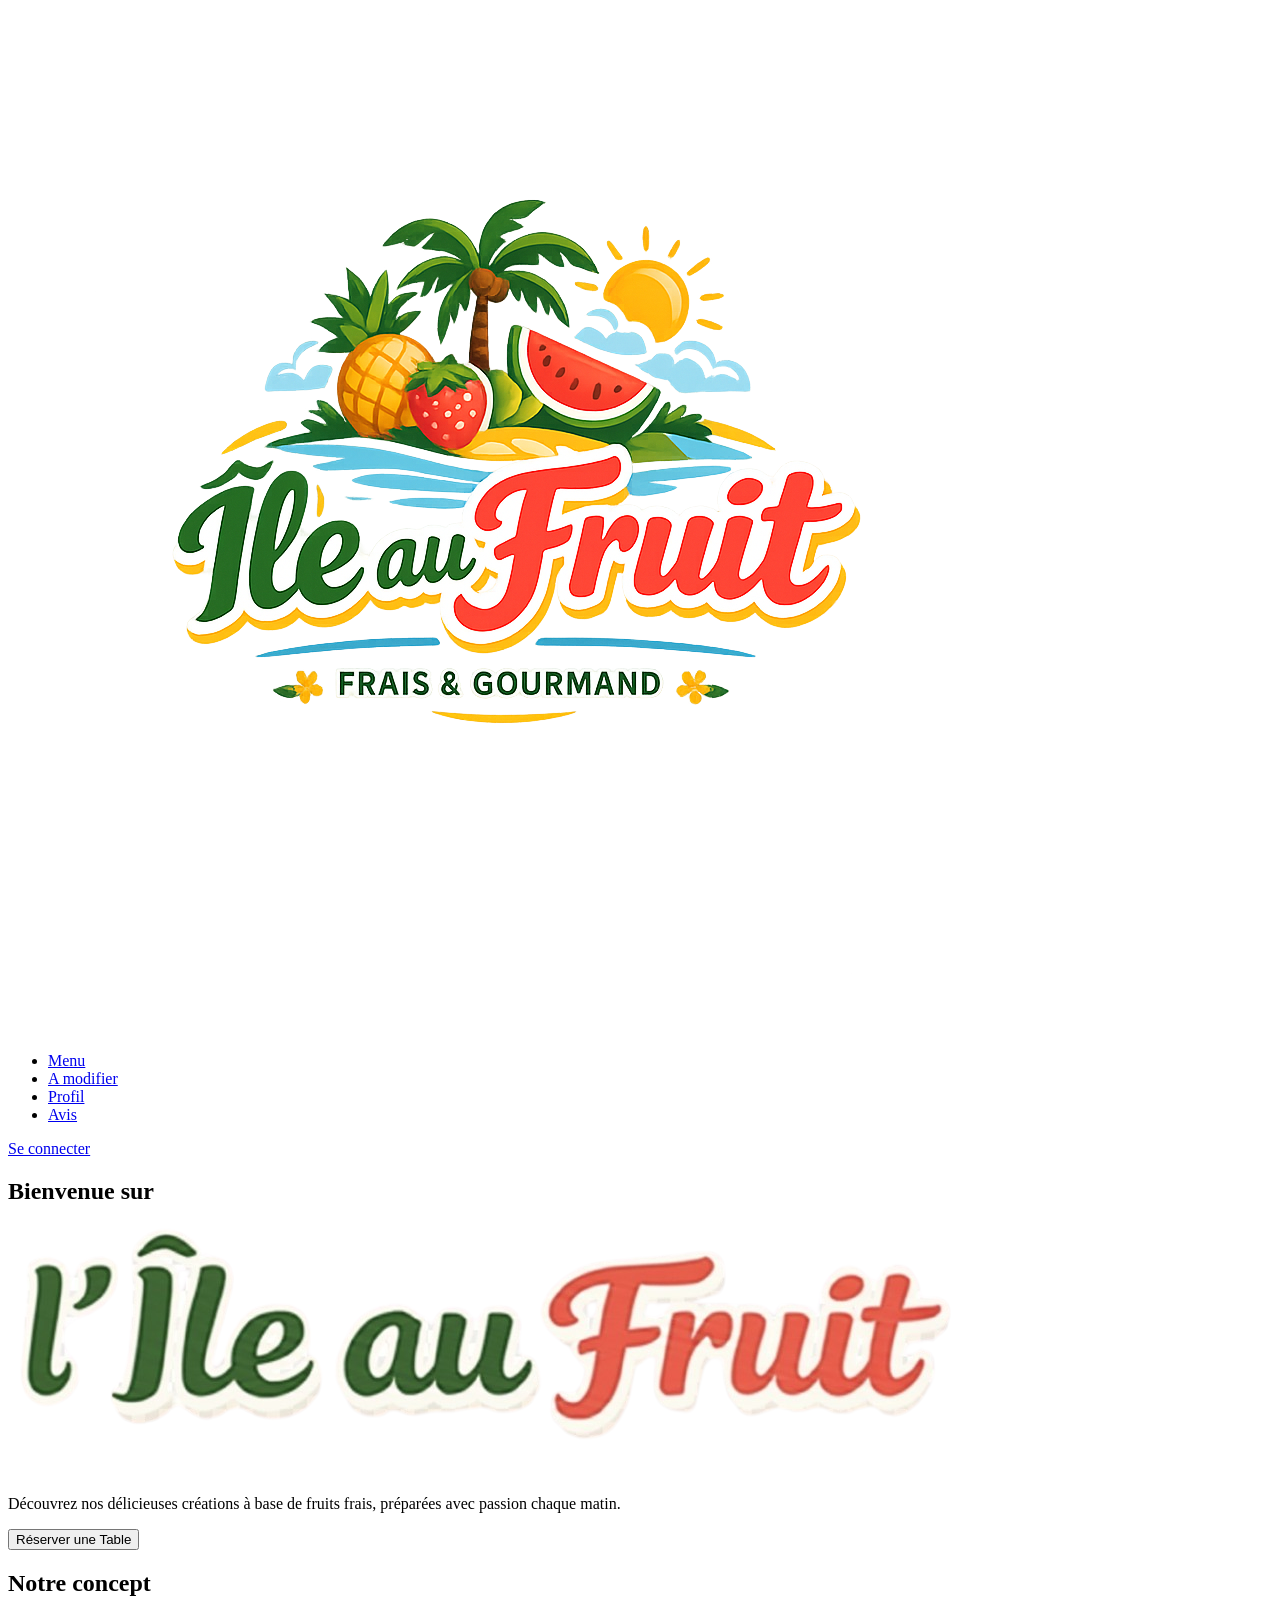
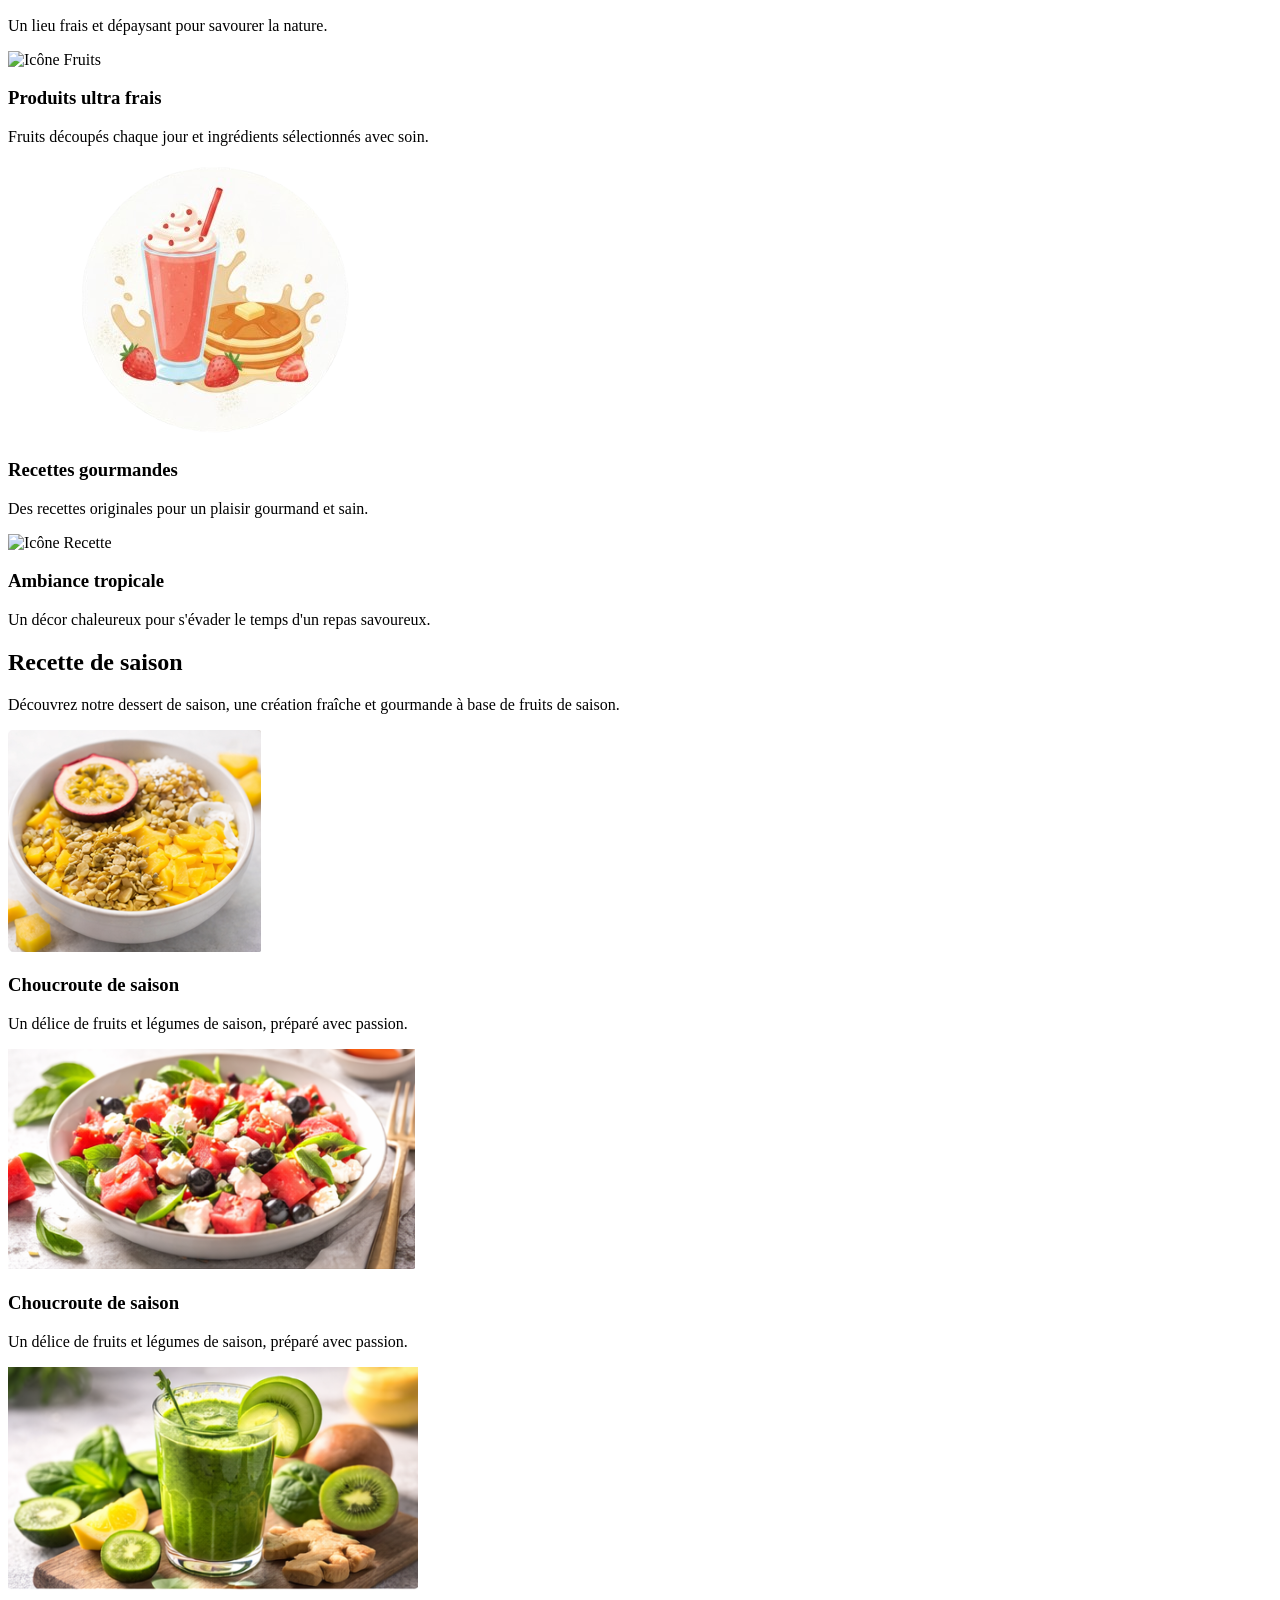
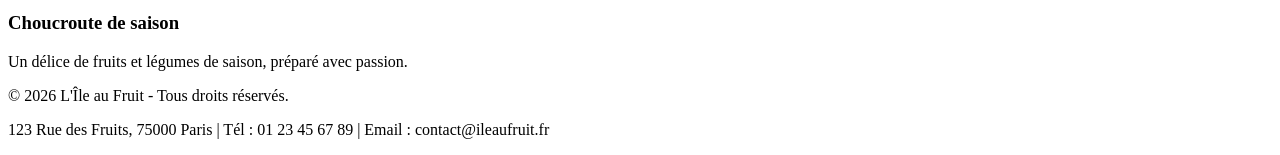
==== index.html @ fe4fdb39 "Update index.html" ====
<!DOCTYPE html>
<html lang="fr">
<head>
    <meta charset="UTF-8">
    <meta name="viewport" content="width=device-width, initial-scale=1.0">
    <title>L'Île au Fruit | Restaurant Frais & Gourmand</title>
    
    <link rel="preconnect" href="https://fonts.googleapis.com">
    <link rel="preconnect" href="https://fonts.gstatic.com" crossorigin>
    <link href="https://fonts.googleapis.com/css2?family=Poppins:wght@300;400;600;700&display=swap" rel="stylesheet">
    
    <link rel="stylesheet" href="index.css">
</head>
<body>

    <header>
        <nav>
            <div class="logo">
                <a href="index.html">
                    <img src="image/lgoo.png" alt="Retour à l'accueil">
                </a>
            </div>
            <ul>
                <li><a href="presentation.html">Menu</a></li>
                <li><a href="presentation.html">A modifier</a></li>
                <li><a href="profil.html">Profil</a></li>
                <li><a href="avis.html">Avis</a></li>
            </ul>
            <a href="connexion.html" class="btn-connexion">Se connecter</a>
        </nav>
    </header>

    <main>
        <section class="intro">
            <h1>Bienvenue sur</h1>
            <img src="image/texte.png" alt="L'Île au Fruit" class="img-title">
            <p>Découvrez nos délicieuses créations à base de fruits frais, préparées avec passion chaque matin.</p>
            <button class="btn-cta">Réserver une Table</button>
        </section>

        <section class="concept">
            <h2>Notre concept</h2>
            <p>Un lieu frais et dépaysant pour savourer la nature.</p>
            
            <div class="grille">
                <div class="card c1">
                    <img src="image/c1.png" alt="Icône Fruits">
                    <h3>Produits ultra frais</h3>
                    <p>Fruits découpés chaque jour et ingrédients sélectionnés avec soin.</p>
                </div>

                <div class="card c2">
                    <img src="image/c2.png" alt="Icône Environnement">
                    <h3>Recettes gourmandes</h3>
                    <p>Des recettes originales pour un plaisir gourmand et sain.</p>  
                </div>    

                <div class="card c3">
                    <img src="image/c3.png" alt="Icône Recette">
                    <h3>Ambiance tropicale</h3>
                    <p>Un décor chaleureux pour s'évader le temps d'un repas savoureux.</p>
                </div>
            </div>
        </section>

        <section class="bottom">
            <h2>Recette de saison</h2>
            <p>Découvrez notre dessert de saison, une création fraîche et gourmande à base de fruits de saison.</p>
            
            <div class="grille">
                <div class="card c4">
                    <img src="image/image1.png" alt="Icône Recette de saison">
                    <h3>Choucroute de saison</h3>
                    <p>Un délice de fruits et légumes de saison, préparé avec passion.</p>
                </div>
                <div class="card c5">
                    <img src="image/image2.png" alt="Icône Recette de saison">
                    <h3>Choucroute de saison</h3>
                    <p>Un délice de fruits et légumes de saison, préparé avec passion.</p>
                </div>
                <div class="card c5">
                    <img src="image/image3.png" alt="Icône Recette de saison">
                    <h3>Choucroute de saison</h3>
                    <p>Un délice de fruits et légumes de saison, préparé avec passion.</p>
                </div>
            </div>

        </section>

    </main>

    <footer>
        <p>&copy; 2026 L'Île au Fruit - Tous droits réservés.</p>
        <p>123 Rue des Fruits, 75000 Paris | Tél : 01 23 45 67 89 | Email : contact@ileaufruit.fr</p>
       
    </footer>

</body>
</html>
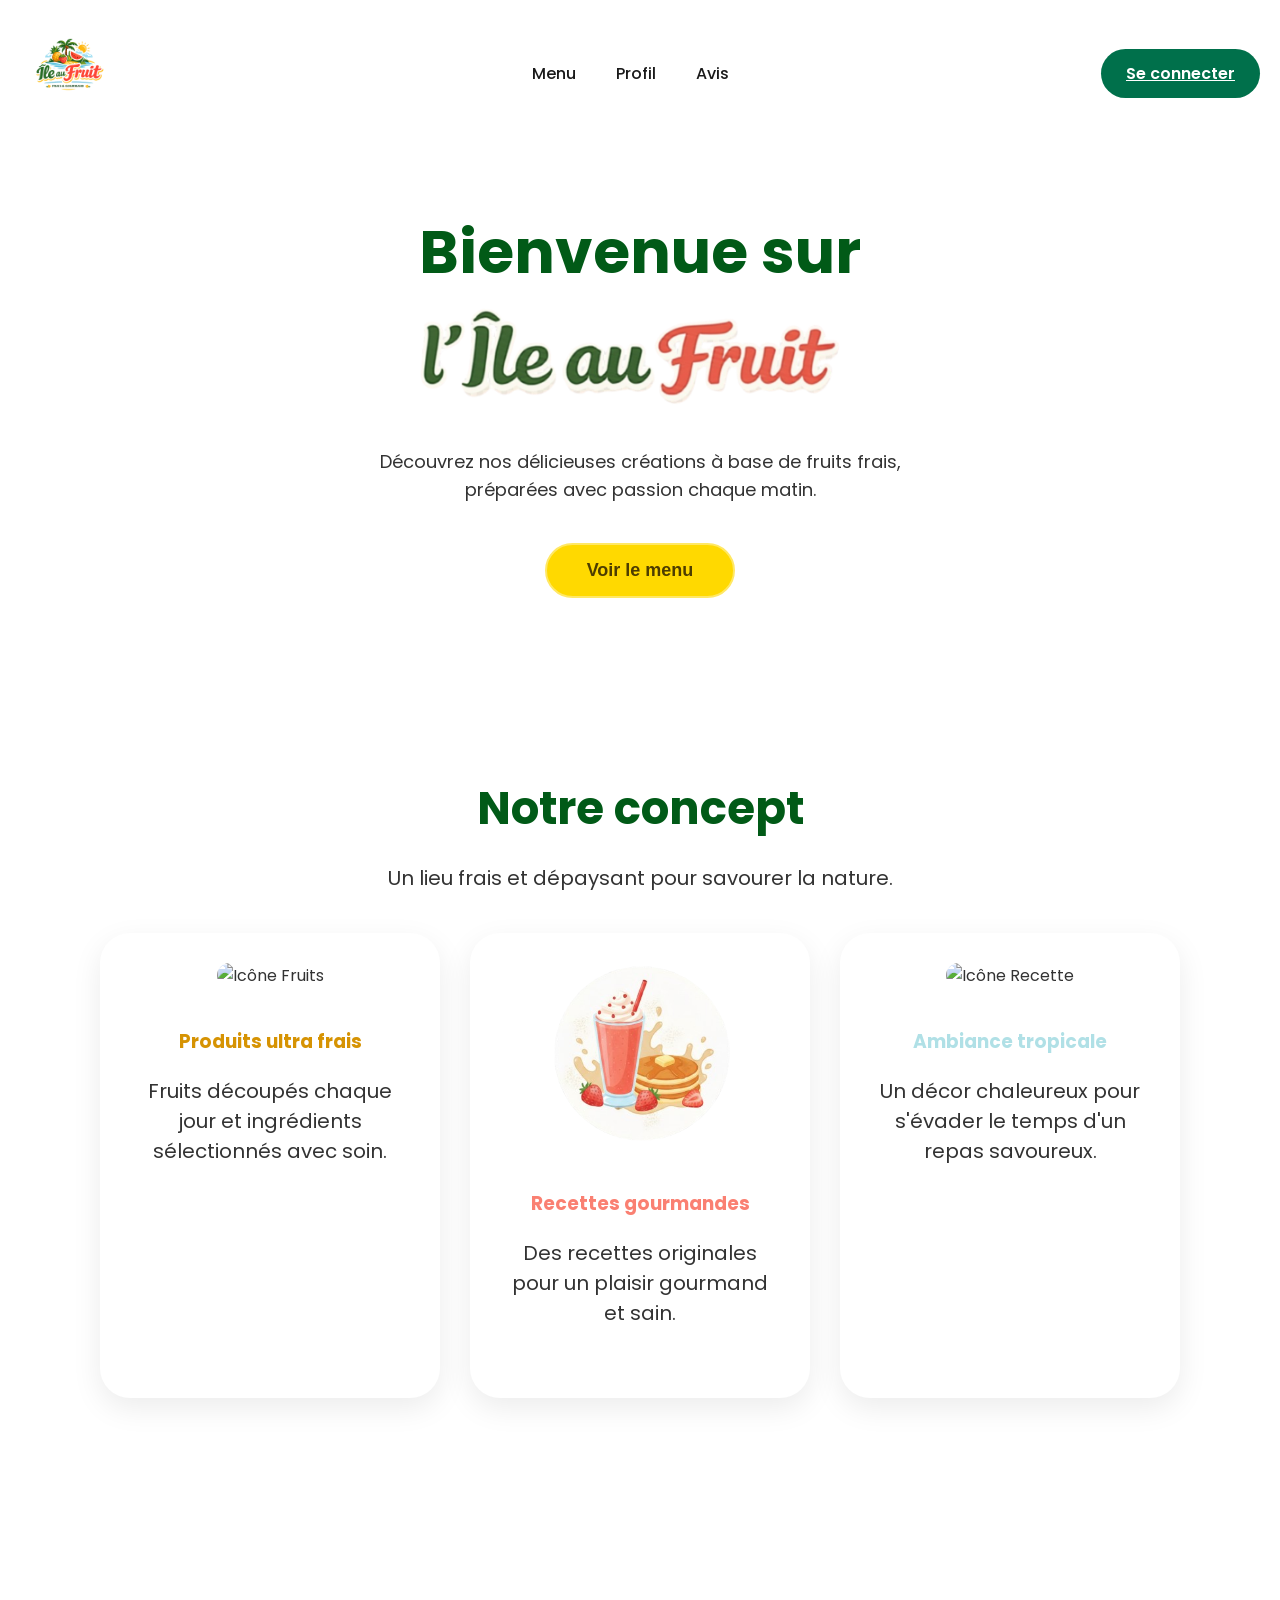
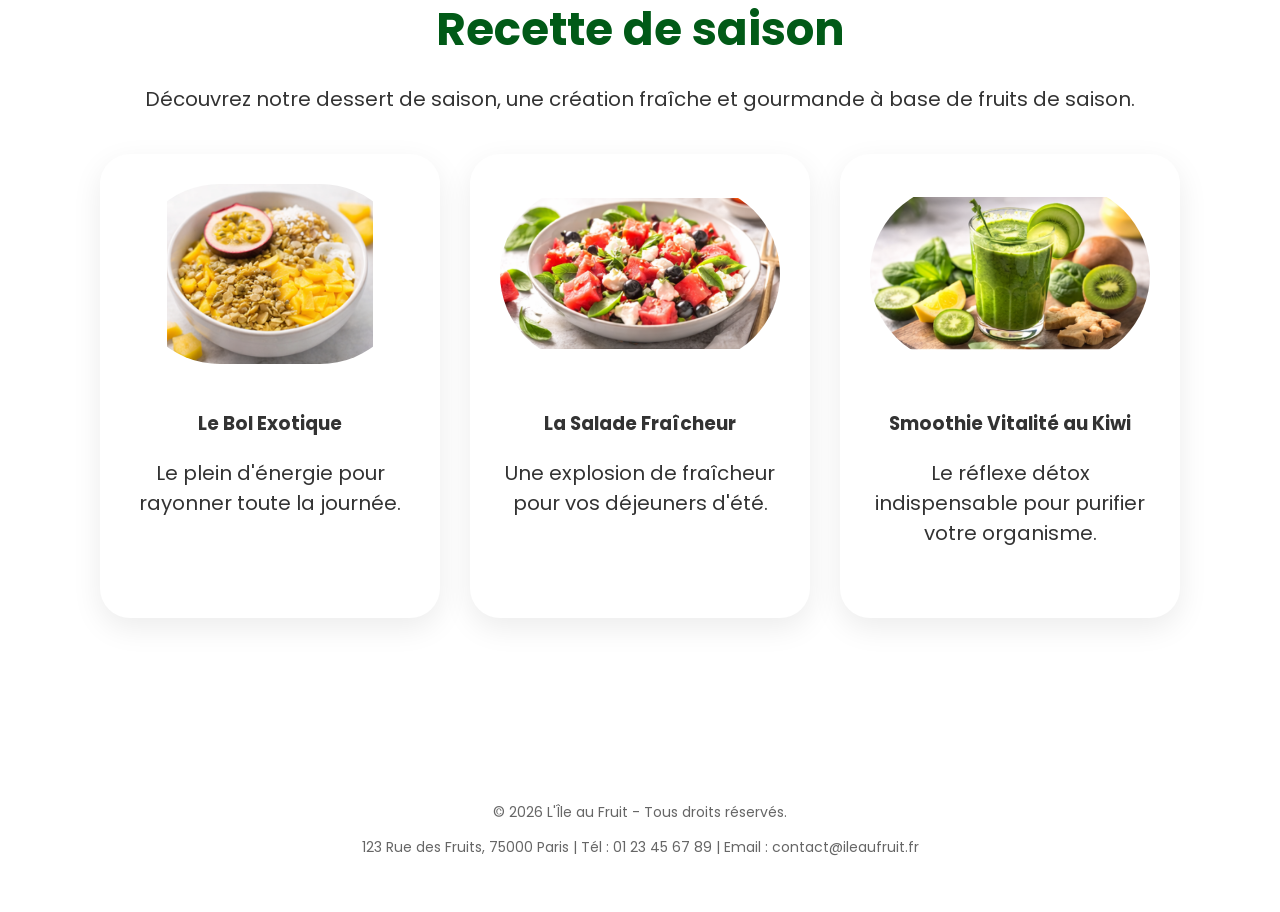
==== commit c4178223: "Update menu items and section content in index.html" ====
--- a/index.html
+++ b/index.html
@@ -22,7 +22,6 @@
             </div>
             <ul>
                 <li><a href="presentation.html">Menu</a></li>
-                <li><a href="presentation.html">A modifier</a></li>
                 <li><a href="profil.html">Profil</a></li>
                 <li><a href="avis.html">Avis</a></li>
             </ul>
@@ -35,7 +34,9 @@
             <h1>Bienvenue sur</h1>
             <img src="image/texte.png" alt="L'Île au Fruit" class="img-title">
             <p>Découvrez nos délicieuses créations à base de fruits frais, préparées avec passion chaque matin.</p>
-            <button class="btn-cta">Réserver une Table</button>
+            <a href="presentation.html" class="btn-cta">
+                <button class="btn-cta">Voir le menu</button>
+            </a>
         </section>
 
         <section class="concept">
@@ -70,18 +71,18 @@
             <div class="grille">
                 <div class="card c4">
                     <img src="image/image1.png" alt="Icône Recette de saison">
-                    <h3>Choucroute de saison</h3>
-                    <p>Un délice de fruits et légumes de saison, préparé avec passion.</p>
+                    <h3>Le Bol Exotique</h3>
+                    <p>Le plein d'énergie pour rayonner toute la journée.</p>
                 </div>
                 <div class="card c5">
                     <img src="image/image2.png" alt="Icône Recette de saison">
-                    <h3>Choucroute de saison</h3>
-                    <p>Un délice de fruits et légumes de saison, préparé avec passion.</p>
+                    <h3>La Salade Fraîcheur</h3>
+                    <p>Une explosion de fraîcheur pour vos déjeuners d'été.</p>
                 </div>
                 <div class="card c5">
                     <img src="image/image3.png" alt="Icône Recette de saison">
-                    <h3>Choucroute de saison</h3>
-                    <p>Un délice de fruits et légumes de saison, préparé avec passion.</p>
+                    <h3>Smoothie Vitalité au Kiwi</h3>
+                    <p>Le réflexe détox indispensable pour purifier votre organisme.</p>
                 </div>
             </div>
 
--- a/index.css
+++ b/index.css
@@ -0,0 +1,186 @@
+/* Suppression des marges par défaut */
+body {
+    margin: 0;
+    padding: 0;
+    background-image: url("image/bg2test.png");
+    background-size: cover;
+    font-family: 'Poppins', sans-serif;
+    color: #333;
+}
+
+/* Barre de navigation */
+nav {
+    display: flex;
+    justify-content: space-between;
+    align-items: center;
+    padding: 20px 20px; 
+    background: rgba(255, 255, 255, 0.349); 
+}
+
+
+nav img {
+    width: 100px; 
+    height: auto;
+}
+
+nav ul {
+    display: flex;
+    list-style: none;
+    gap: 40px;
+}
+
+nav ul li a {
+    text-decoration: none;
+    color: #1a1a1a;
+    font-weight: 500;
+    transition: 0.3s;
+}
+nav img:hover{
+    transform: scale(1.05);
+    transition: 0.3s;
+}
+nav ul li a:hover {
+    color: #015a17;
+}
+
+nav .btn-connexion {
+    font-style:normal;
+    background-color: #00704b;
+    border-radius: 50px;
+    color: white;
+    border: none;
+    padding: 12px 25px;
+    font-weight: 600;
+    cursor: pointer;
+    transition: 0.3s;
+}
+
+nav .btn-connexion:hover {
+    transform: scale(1.05);
+    background-color: #005a3c;
+}
+
+/* Section Hero */
+.intro {
+    display: flex;
+    flex-direction: column;
+    align-items: center;
+    text-align: center;
+    padding: 60px 20px;
+}
+
+.intro h1 {
+    font-size: 60px;
+    color: #015a17;
+    margin: 0;
+}
+
+.intro .img-title {
+    width: 450px;
+    margin: 10px 0;
+}
+
+.intro p {
+    font-size: 18px;
+    max-width: 600px;
+    line-height: 1.6;
+}
+
+.intro button {
+    background-color: #ffd900;
+    border-radius: 50px;
+    color: #4d3d00;
+    border: 2px solid #ffe865;
+    padding: 15px 40px;
+    font-size: 18px;
+    font-weight: bold;
+    cursor: pointer;
+    transition: 0.3s;
+    margin-top: 20px;
+}
+
+.intro button:hover {
+    transform: scale(1.08);
+    box-shadow: 0 5px 15px rgba(255, 217, 0, 0.4);
+}
+
+/* Section Concept */
+.concept {
+    text-align: center;
+    padding: 80px 50px;
+}
+
+.concept h2 {
+    font-size: 45px;
+    color: #015a17;
+    margin-bottom: 10px;
+}
+
+.concept p {
+    font-size: 20px;
+    margin-bottom: 40px;
+}
+
+.grille {
+    display: flex;
+    justify-content: center;
+    gap: 30px;
+    flex-wrap: wrap; 
+}
+
+.card {
+    background: white;
+    padding: 30px;
+    border-radius: 30px;
+    box-shadow: 0 10px 30px rgba(0,0,0,0.08);
+    width: 280px;
+    transition: transform 0.3s ease, box-shadow 0.3s ease;
+}
+
+.card:hover {
+    transform: translateY(-10px);
+    box-shadow: 0 15px 40px rgba(0,0,0,0.15);
+}
+
+.card img {
+    width: 100%;
+    height: 180px;
+    object-fit : contain;
+    margin-bottom: 20px;
+    border-radius: 3000px;
+}
+
+/* Couleurs spécifiques des titres */
+.c1 h3 { color: #d69303; }
+.c2 h3 { color: #fa8072; }
+.c3 h3 { color: #b0e0e6; }
+
+
+
+.bottom {
+    text-align:center;
+    padding: 80px 50px;
+}
+.bottom h2{
+    font-size: 45px;
+    color: #015a17;
+    margin-bottom: 10px
+}
+.bottom p {
+    font-size: 20px;
+    margin-bottom: 40px;
+}
+
+
+/* Footer */
+footer {
+    padding: 40px;
+    background: rgba(255, 255, 255, 0.5);
+    margin-top: 50px;
+}
+
+footer p {
+    text-align: center;
+    font-size: 14px;
+    color: #666;
+}
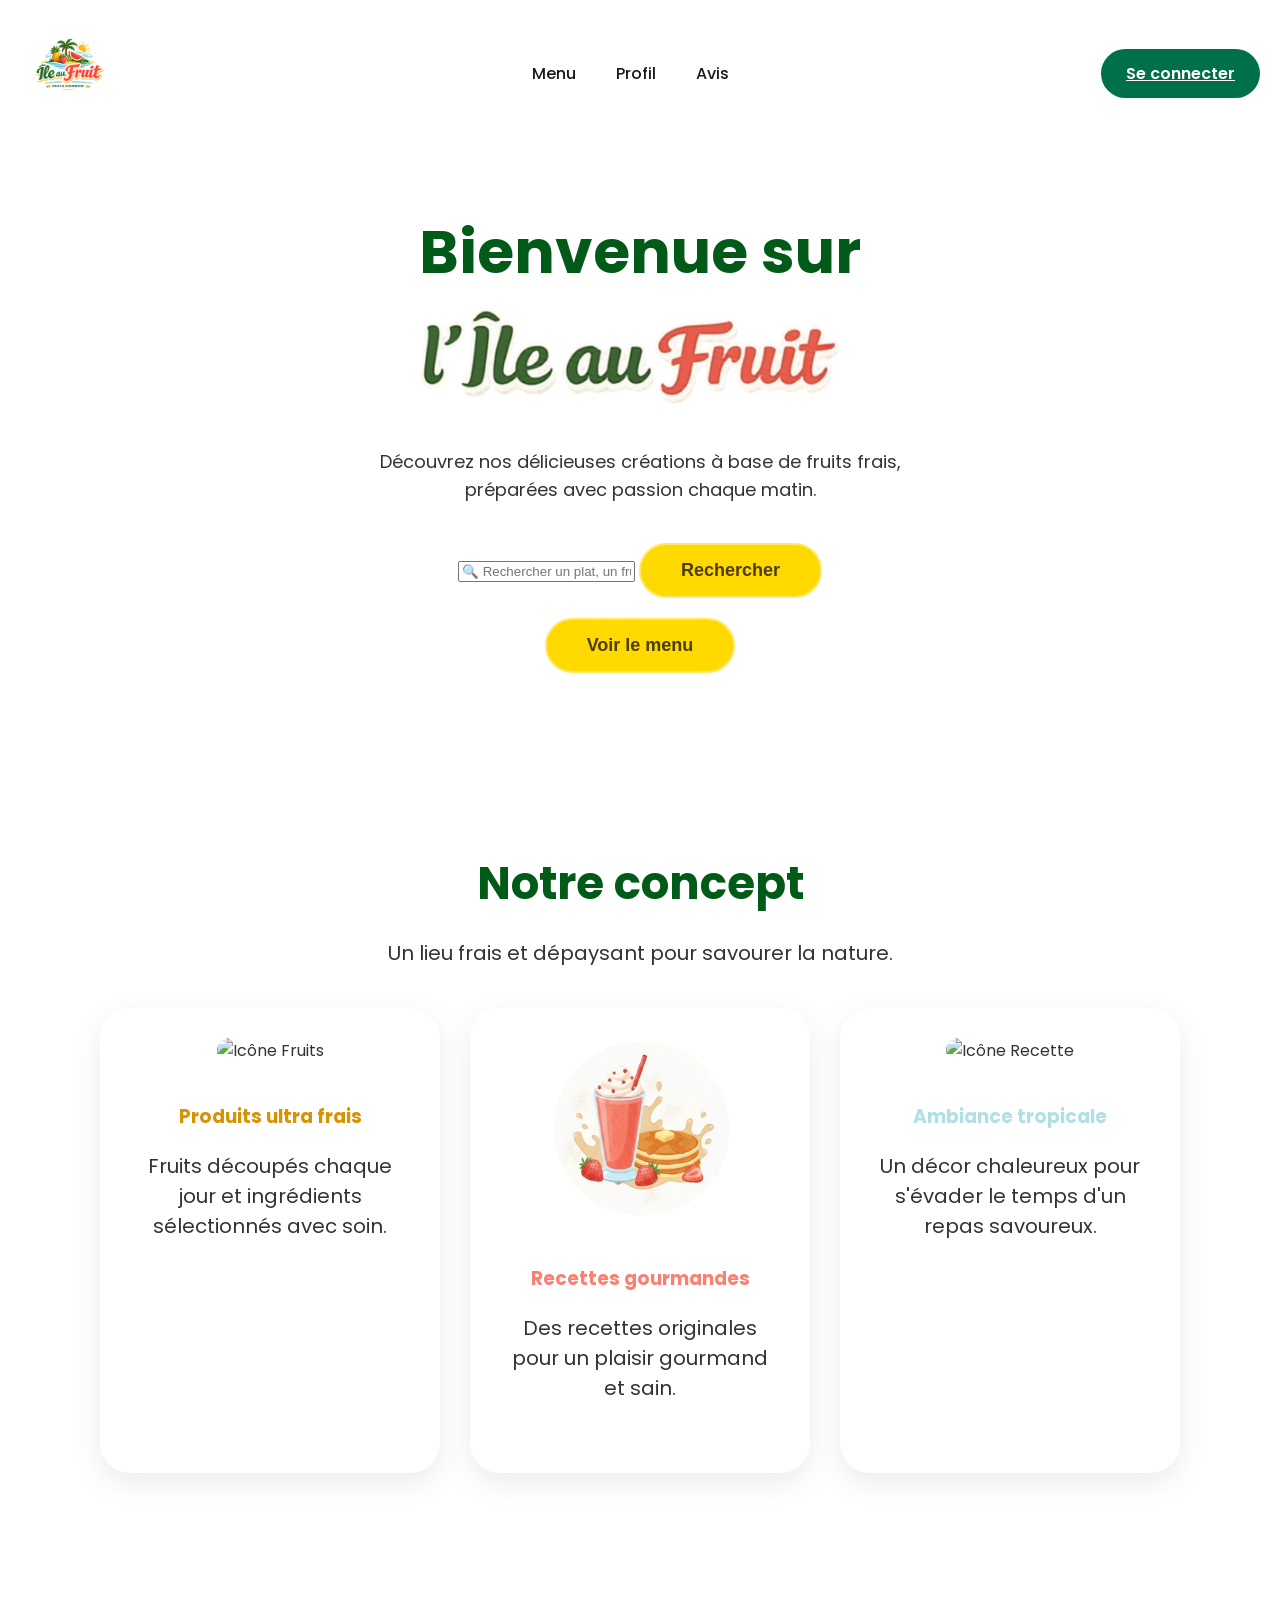
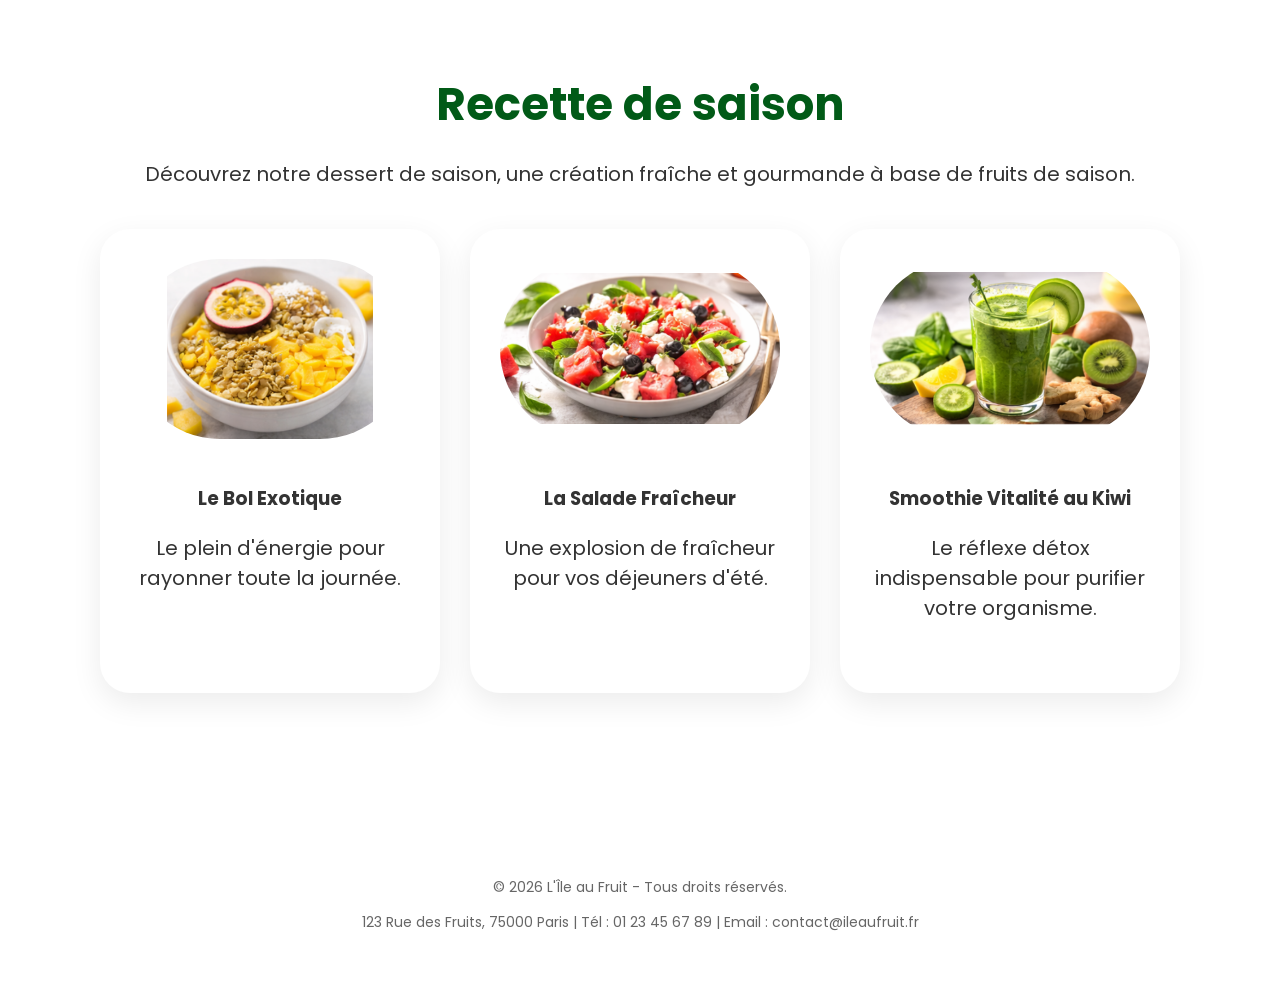
==== commit 058860be: "Add search bar to index.html Added a search bar to the homepage for dish and fruit searches." ====
--- a/index.html
+++ b/index.html
@@ -4,11 +4,10 @@
     <meta charset="UTF-8">
     <meta name="viewport" content="width=device-width, initial-scale=1.0">
     <title>L'Île au Fruit | Restaurant Frais & Gourmand</title>
-    
     <link rel="preconnect" href="https://fonts.googleapis.com">
     <link rel="preconnect" href="https://fonts.gstatic.com" crossorigin>
     <link href="https://fonts.googleapis.com/css2?family=Poppins:wght@300;400;600;700&display=swap" rel="stylesheet">
-    
+    <link rel="stylesheet" href="common.css">
     <link rel="stylesheet" href="index.css">
 </head>
 <body>
@@ -34,7 +33,13 @@
             <h1>Bienvenue sur</h1>
             <img src="image/texte.png" alt="L'Île au Fruit" class="img-title">
             <p>Découvrez nos délicieuses créations à base de fruits frais, préparées avec passion chaque matin.</p>
-            <a href="presentation.html" class="btn-cta">
+
+            <div class="search-bar">
+                <input type="text" placeholder="🔍 Rechercher un plat, un fruit..." id="homeSearch">
+                <a href="presentation.html"><button class="btn-search">Rechercher</button></a>
+            </div>
+
+            <a href="presentation.html">
                 <button class="btn-cta">Voir le menu</button>
             </a>
         </section>
@@ -85,15 +90,12 @@
                     <p>Le réflexe détox indispensable pour purifier votre organisme.</p>
                 </div>
             </div>
-
         </section>
-
     </main>
 
     <footer>
         <p>&copy; 2026 L'Île au Fruit - Tous droits réservés.</p>
         <p>123 Rue des Fruits, 75000 Paris | Tél : 01 23 45 67 89 | Email : contact@ileaufruit.fr</p>
-       
     </footer>
 
 </body>
